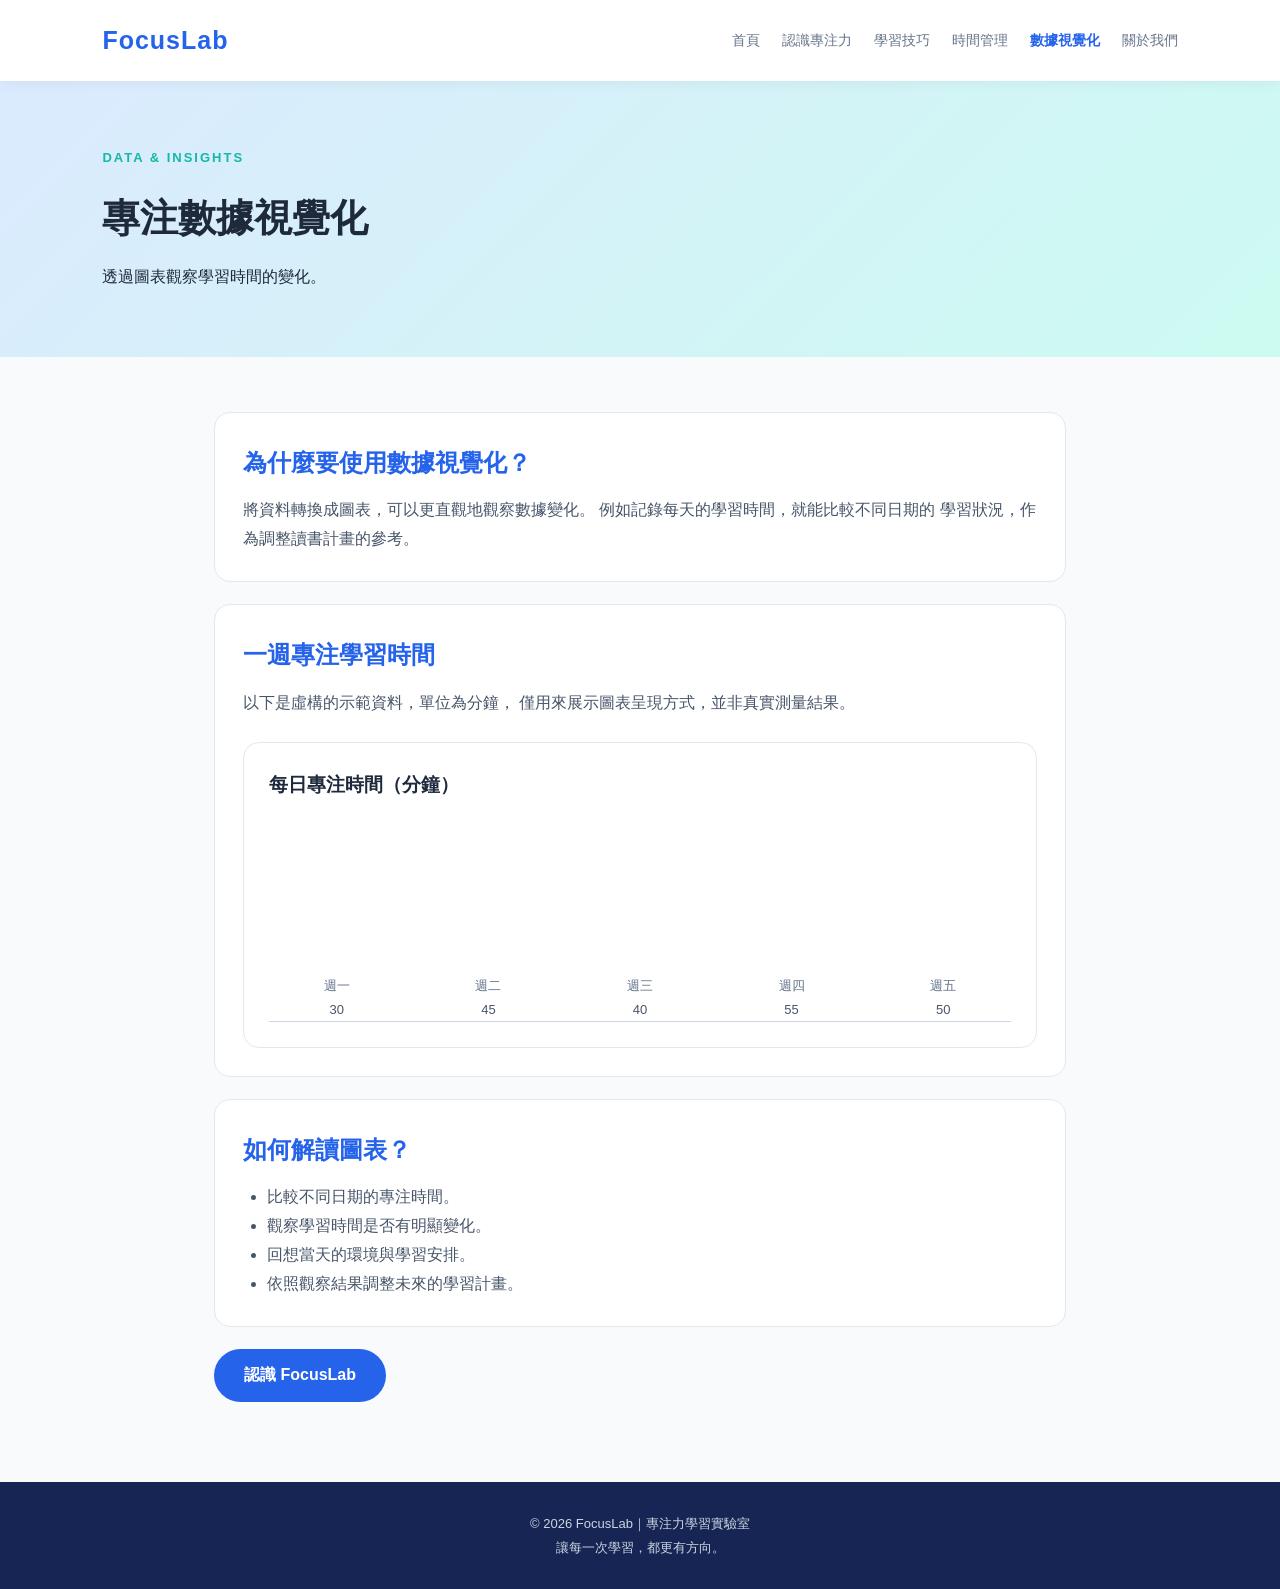
==== pages/visualization.html @ a5bb278e "Create visualization.html" ====
<!DOCTYPE html>
<html lang="zh-Hant">
<head>
  <meta charset="UTF-8">
  <meta name="viewport" content="width=device-width, initial-scale=1.0">
  <meta name="description" content="透過圖表認識專注時間與學習狀態">
  <title>數據視覺化｜FocusLab</title>
  <link rel="stylesheet" href="../css/style.css">
</head>
<body>
  <header class="site-header">
    <a class="logo" href="../index.html">FocusLab</a>
    <nav>
      <a href="../index.html">首頁</a>
      <a href="focus.html">認識專注力</a>
      <a href="techniques.html">學習技巧</a>
      <a href="time-management.html">時間管理</a>
      <a href="visualization.html">數據視覺化</a>
      <a href="about.html">關於我們</a>
    </nav>
  </header>

  <main>
    <section class="page-hero">
      <p class="eyebrow">DATA & INSIGHTS</p>
      <h1>專注數據視覺化</h1>
      <p>透過圖表觀察學習時間的變化。</p>
    </section>

    <section class="page-content">
      <article class="content-block">
        <h2>為什麼要使用數據視覺化？</h2>
        <p>
          將資料轉換成圖表，可以更直觀地觀察數據變化。
          例如記錄每天的學習時間，就能比較不同日期的
          學習狀況，作為調整讀書計畫的參考。
        </p>
      </article>

      <article class="content-block">
        <h2>一週專注學習時間</h2>
        <p>
          以下是虛構的示範資料，單位為分鐘，
          僅用來展示圖表呈現方式，並非真實測量結果。
        </p>

        <div class="chart-container">
          <h3>每日專注時間（分鐘）</h3>

          <div class="bar-chart">
            <div class="bar-item">
              <div class="bar" style="height: 50%;"></div>
              <span>週一</span>
              <p>30</p>
            </div>

            <div class="bar-item">
              <div class="bar" style="height: 75%;"></div>
              <span>週二</span>
              <p>45</p>
            </div>

            <div class="bar-item">
              <div class="bar" style="height: 65%;"></div>
              <span>週三</span>
              <p>40</p>
            </div>

            <div class="bar-item">
              <div class="bar" style="height: 90%;"></div>
              <span>週四</span>
              <p>55</p>
            </div>

            <div class="bar-item">
              <div class="bar" style="height: 80%;"></div>
              <span>週五</span>
              <p>50</p>
            </div>
          </div>
        </div>
      </article>

      <article class="content-block">
        <h2>如何解讀圖表？</h2>
        <ul>
          <li>比較不同日期的專注時間。</li>
          <li>觀察學習時間是否有明顯變化。</li>
          <li>回想當天的環境與學習安排。</li>
          <li>依照觀察結果調整未來的學習計畫。</li>
        </ul>
      </article>

      <a class="button" href="about.html">認識 FocusLab</a>
    </section>
  </main>

  <footer class="site-footer">
    <p>© 2026 FocusLab｜專注力學習實驗室</p>
    <p>讓每一次學習，都更有方向。</p>
  </footer>

  <script src="../js/main.js"></script>
</body>
</html>
---- css/style.css ----
/* ===== 基本設定 ===== */
:root {
  --primary: #2563EB;
  --secondary: #14B8A6;
  --background: #F8FAFC;
  --text: #1E293B;
  --muted: #64748B;
  --white: #FFFFFF;
}

* {
  box-sizing: border-box;
  margin: 0;
  padding: 0;
}

html {
  scroll-behavior: smooth;
}

body {
  font-family: "Noto Sans TC", "Microsoft JhengHei", sans-serif;
  background: var(--background);
  color: var(--text);
  line-height: 1.8;
}

a {
  color: inherit;
  text-decoration: none;
}

/* ===== 導覽列 ===== */
.site-header {
  display: flex;
  align-items: center;
  justify-content: space-between;
  gap: 24px;
  padding: 18px 8%;
  background: var(--white);
  box-shadow: 0 2px 12px rgba(15, 23, 42, 0.05);
  position: sticky;
  top: 0;
  z-index: 10;
}

.logo {
  color: var(--primary);
  font-size: 25px;
  font-weight: 800;
  letter-spacing: 1px;
}

nav {
  display: flex;
  flex-wrap: wrap;
  gap: 22px;
}

nav a {
  color: var(--muted);
  font-size: 14px;
  transition: color 0.2s;
}

nav a:hover {
  color: var(--primary);
}

/* ===== 首頁主視覺 ===== */
.hero {
  padding: 110px 8%;
  background: linear-gradient(135deg, #DBEAFE, #CCFBF1);
  text-align: center;
}

.eyebrow {
  color: var(--secondary);
  font-size: 13px;
  font-weight: 800;
  letter-spacing: 2px;
  margin-bottom: 15px;
}

.hero h1 {
  font-size: clamp(36px, 6vw, 58px);
  line-height: 1.35;
  margin-bottom: 22px;
  color: #172554;
}

.hero p:not(.eyebrow) {
  color: #475569;
  margin-bottom: 30px;
}

/* ===== 按鈕 ===== */
.button {
  display: inline-block;
  background: var(--primary);
  color: var(--white);
  padding: 12px 30px;
  border-radius: 30px;
  font-weight: 700;
  transition: transform 0.2s, background 0.2s;
}

.button:hover {
  background: #1D4ED8;
  transform: translateY(-3px);
}

.button-light {
  background: var(--white);
  color: var(--primary);
}

/* ===== 內容區塊 ===== */
.section {
  padding: 80px 8%;
  text-align: center;
}

.section h2,
.feature h2 {
  font-size: 30px;
  margin-bottom: 12px;
}

.section > p:not(.eyebrow) {
  color: var(--muted);
  margin-bottom: 35px;
}

/* ===== 卡片 ===== */
.card-grid {
  display: grid;
  grid-template-columns: repeat(2, minmax(0, 1fr));
  gap: 24px;
  margin-top: 35px;
  text-align: left;
}

.card {
  display: block;
  background: var(--white);
  padding: 30px;
  border-radius: 18px;
  border: 1px solid #E2E8F0;
  transition: transform 0.2s, box-shadow 0.2s;
}

.card:hover {
  transform: translateY(-5px);
  box-shadow: 0 12px 30px rgba(37, 99, 235, 0.1);
}

.card-icon {
  font-size: 32px;
}

.card h3 {
  font-size: 21px;
  margin: 12px 0 8px;
}

.card p {
  color: var(--muted);
  font-size: 15px;
  margin-bottom: 15px;
}

.card-link {
  color: var(--primary);
  font-weight: 700;
  font-size: 14px;
}

/* ===== 特色區塊 ===== */
.feature {
  margin: 0 8% 80px;
  padding: 45px;
  border-radius: 20px;
  background: linear-gradient(120deg, #2563EB, #0D9488);
  color: var(--white);
  display: flex;
  align-items: center;
  justify-content: space-between;
  gap: 30px;
}

.feature .eyebrow {
  color: #99F6E4;
}

.feature p:not(.eyebrow) {
  color: #E0F2FE;
}

/* ===== 內頁 ===== */
.page-hero {
  padding: 65px 8%;
  background: linear-gradient(135deg, #DBEAFE, #CCFBF1);
}

.page-hero h1 {
  font-size: 38px;
  margin-bottom: 10px;
}

.page-content {
  max-width: 900px;
  margin: 0 auto;
  padding: 55px 24px 80px;
}

.content-block {
  background: var(--white);
  padding: 28px;
  border-radius: 16px;
  margin-bottom: 22px;
  border: 1px solid #E2E8F0;
}

.content-block h2 {
  color: var(--primary);
  margin-bottom: 12px;
}

.content-block p,
.content-block li {
  color: #475569;
}

.content-block ul,
.content-block ol {
  padding-left: 24px;
}

/* ===== 圖表 ===== */
.chart-container {
  background: var(--white);
  padding: 25px;
  border-radius: 16px;
  border: 1px solid #E2E8F0;
  margin-top: 25px;
}

.bar-chart {
  display: flex;
  align-items: end;
  justify-content: space-around;
  gap: 16px;
  height: 220px;
  padding-top: 20px;
  border-bottom: 1px solid #CBD5E1;
}

.bar-item {
  flex: 1;
  text-align: center;
  color: var(--muted);
  font-size: 13px;
}

.bar {
  width: 100%;
  max-width: 55px;
  margin: 0 auto 8px;
  background: linear-gradient(180deg, #14B8A6, #2563EB);
  border-radius: 8px 8px 0 0;
}

/* ===== 頁尾 ===== */
.site-footer {
  background: #172554;
  color: #CBD5E1;
  text-align: center;
  padding: 30px 15px;
  font-size: 13px;
}

/* ===== 手機版 ===== */
@media (max-width: 760px) {
  .site-header {
    flex-direction: column;
    padding: 15px 5%;
  }

  nav {
    justify-content: center;
    gap: 10px 16px;
  }

  nav a {
    font-size: 13px;
  }

  .hero {
    padding: 75px 6%;
  }

  .section {
    padding: 55px 6%;
  }

  .card-grid {
    grid-template-columns: 1fr;
  }

  .feature {
    margin: 0 5% 50px;
    padding: 30px;
    flex-direction: column;
    align-items: flex-start;
  }

  .page-hero h1 {
    font-size: 30px;
  }
}

nav a.active {
  color: var(--primary);
  font-weight: 700;
}
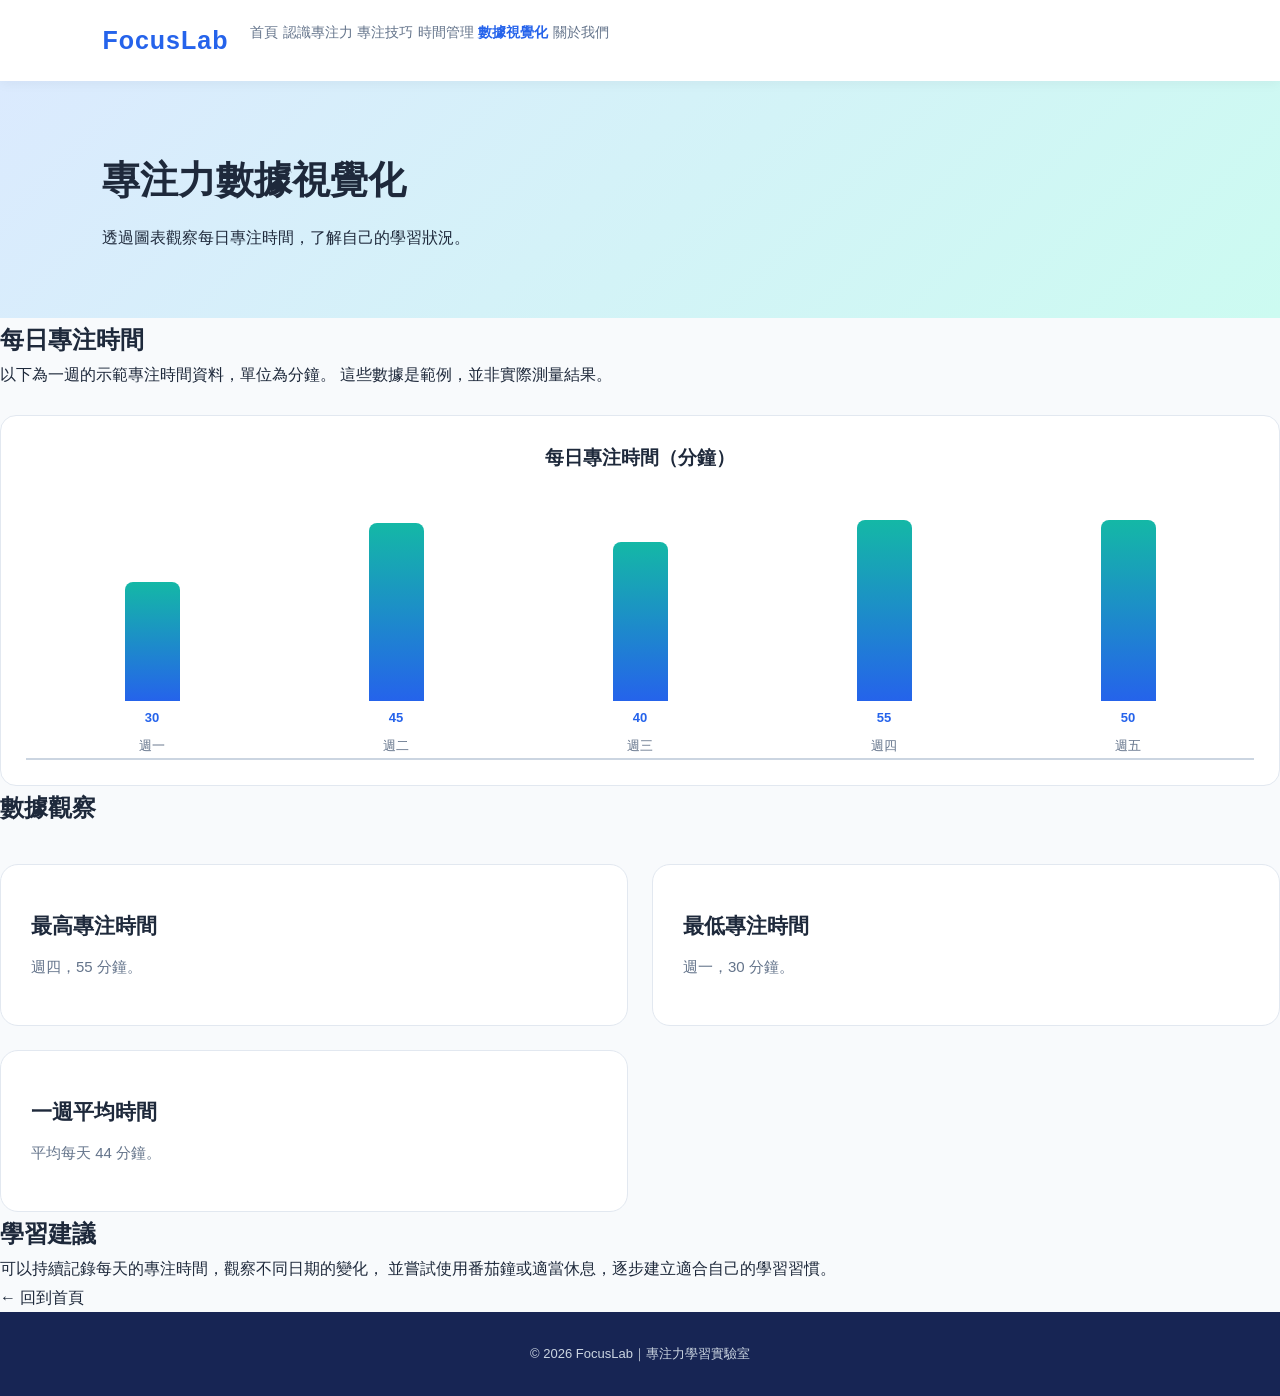
==== commit f553aa99: "Update visualization.html" ====
--- a/pages/visualization.html
+++ b/pages/visualization.html
@@ -4,101 +4,112 @@
 <head>
   <meta charset="UTF-8">
   <meta name="viewport" content="width=device-width, initial-scale=1.0">
-  <meta name="description" content="透過圖表認識專注時間與學習狀態">
-  <title>數據視覺化｜FocusLab</title>
+  <title>專注力數據視覺化｜FocusLab</title>
   <link rel="stylesheet" href="../css/style.css">
 </head>
+
 <body>
   <header class="site-header">
-    <a class="logo" href="../index.html">FocusLab</a>
-    <nav>
-      <a href="../index.html">首頁</a>
-      <a href="focus.html">認識專注力</a>
-      <a href="techniques.html">學習技巧</a>
-      <a href="time-management.html">時間管理</a>
-      <a href="visualization.html">數據視覺化</a>
-      <a href="about.html">關於我們</a>
+    <nav class="navbar">
+      <a href="../index.html" class="logo">FocusLab</a>
+
+      <div class="nav-links">
+        <a href="../index.html">首頁</a>
+        <a href="focus.html">認識專注力</a>
+        <a href="techniques.html">專注技巧</a>
+        <a href="time-management.html">時間管理</a>
+        <a href="visualization.html">數據視覺化</a>
+        <a href="about.html">關於我們</a>
+      </div>
     </nav>
   </header>
 
-  <main>
+  <main class="container">
     <section class="page-hero">
-      <p class="eyebrow">DATA & INSIGHTS</p>
-      <h1>專注數據視覺化</h1>
-      <p>透過圖表觀察學習時間的變化。</p>
+      <h1>專注力數據視覺化</h1>
+      <p>透過圖表觀察每日專注時間，了解自己的學習狀況。</p>
     </section>
 
-    <section class="page-content">
-      <article class="content-block">
-        <h2>為什麼要使用數據視覺化？</h2>
-        <p>
-          將資料轉換成圖表，可以更直觀地觀察數據變化。
-          例如記錄每天的學習時間，就能比較不同日期的
-          學習狀況，作為調整讀書計畫的參考。
-        </p>
-      </article>
+    <section class="content-section">
+      <h2>每日專注時間</h2>
+      <p>
+        以下為一週的示範專注時間資料，單位為分鐘。
+        這些數據是範例，並非實際測量結果。
+      </p>
 
-      <article class="content-block">
-        <h2>一週專注學習時間</h2>
-        <p>
-          以下是虛構的示範資料，單位為分鐘，
-          僅用來展示圖表呈現方式，並非真實測量結果。
-        </p>
+      <div class="chart-container">
+        <h3>每日專注時間（分鐘）</h3>
 
-        <div class="chart-container">
-          <h3>每日專注時間（分鐘）</h3>
+        <div class="bar-chart">
+          <div class="bar-item">
+            <div class="bar" style="height: 50%;"></div>
+            <p>30</p>
+            <span>週一</span>
+          </div>
 
-          <div class="bar-chart">
-            <div class="bar-item">
-              <div class="bar" style="height: 50%;"></div>
-              <span>週一</span>
-              <p>30</p>
-            </div>
+          <div class="bar-item">
+            <div class="bar" style="height: 75%;"></div>
+            <p>45</p>
+            <span>週二</span>
+          </div>
 
-            <div class="bar-item">
-              <div class="bar" style="height: 75%;"></div>
-              <span>週二</span>
-              <p>45</p>
-            </div>
+          <div class="bar-item">
+            <div class="bar" style="height: 67%;"></div>
+            <p>40</p>
+            <span>週三</span>
+          </div>
 
-            <div class="bar-item">
-              <div class="bar" style="height: 65%;"></div>
-              <span>週三</span>
-              <p>40</p>
-            </div>
+          <div class="bar-item">
+            <div class="bar" style="height: 92%;"></div>
+            <p>55</p>
+            <span>週四</span>
+          </div>
 
-            <div class="bar-item">
-              <div class="bar" style="height: 90%;"></div>
-              <span>週四</span>
-              <p>55</p>
-            </div>
-
-            <div class="bar-item">
-              <div class="bar" style="height: 80%;"></div>
-              <span>週五</span>
-              <p>50</p>
-            </div>
+          <div class="bar-item">
+            <div class="bar" style="height: 83%;"></div>
+            <p>50</p>
+            <span>週五</span>
           </div>
         </div>
-      </article>
+      </div>
+    </section>
 
-      <article class="content-block">
-        <h2>如何解讀圖表？</h2>
-        <ul>
-          <li>比較不同日期的專注時間。</li>
-          <li>觀察學習時間是否有明顯變化。</li>
-          <li>回想當天的環境與學習安排。</li>
-          <li>依照觀察結果調整未來的學習計畫。</li>
-        </ul>
-      </article>
+    <section class="content-section">
+      <h2>數據觀察</h2>
 
-      <a class="button" href="about.html">認識 FocusLab</a>
+      <div class="card-grid">
+        <article class="card">
+          <h3>最高專注時間</h3>
+          <p>週四，55 分鐘。</p>
+        </article>
+
+        <article class="card">
+          <h3>最低專注時間</h3>
+          <p>週一，30 分鐘。</p>
+        </article>
+
+        <article class="card">
+          <h3>一週平均時間</h3>
+          <p>平均每天 44 分鐘。</p>
+        </article>
+      </div>
     </section>
+
+    <section class="content-section">
+      <h2>學習建議</h2>
+      <p>
+        可以持續記錄每天的專注時間，觀察不同日期的變化，
+        並嘗試使用番茄鐘或適當休息，逐步建立適合自己的學習習慣。
+      </p>
+    </section>
+
+    <p class="back-home">
+      <a href="../index.html">← 回到首頁</a>
+    </p>
   </main>
 
   <footer class="site-footer">
-    <p>© 2026 FocusLab｜專注力學習實驗室</p>
-    <p>讓每一次學習，都更有方向。</p>
+    <p>© <span id="year"></span> FocusLab 專注力學習實驗室</p>
   </footer>
 
   <script src="../js/main.js"></script>
--- a/css/style.css
+++ b/css/style.css
@@ -239,38 +239,70 @@
 }
 
 /* ===== 圖表 ===== */
+
+/* ===== 每日專注時間柱狀圖 ===== */
 .chart-container {
-  background: var(--white);
+  background: #FFFFFF;
   padding: 25px;
   border-radius: 16px;
   border: 1px solid #E2E8F0;
   margin-top: 25px;
+  overflow: hidden;
+}
+
+.chart-container h3 {
+  margin-bottom: 25px;
+  text-align: center;
 }
 
 .bar-chart {
   display: flex;
-  align-items: end;
+  align-items: flex-end;
   justify-content: space-around;
-  gap: 16px;
-  height: 220px;
-  padding-top: 20px;
-  border-bottom: 1px solid #CBD5E1;
+  gap: 12px;
+  height: 260px;
+  padding: 20px 10px 0;
+  border-bottom: 2px solid #CBD5E1;
 }
 
 .bar-item {
   flex: 1;
-  text-align: center;
-  color: var(--muted);
+  height: 100%;
+  display: flex;
+  flex-direction: column;
+  justify-content: flex-end;
+  align-items: center;
+  color: #64748B;
   font-size: 13px;
 }
 
 .bar {
   width: 100%;
   max-width: 55px;
-  margin: 0 auto 8px;
+  min-height: 10px;
   background: linear-gradient(180deg, #14B8A6, #2563EB);
   border-radius: 8px 8px 0 0;
-}
+  transition: height 0.3s;
+}
+
+.bar-item p {
+  margin: 5px 0;
+  font-weight: 700;
+  color: #2563EB;
+}
+
+@media (max-width: 480px) {
+  .bar-chart {
+    gap: 6px;
+    padding-left: 2px;
+    padding-right: 2px;
+  }
+
+  .bar-item {
+    font-size: 11px;
+  }
+}
+
 
 /* ===== 頁尾 ===== */
 .site-footer {
